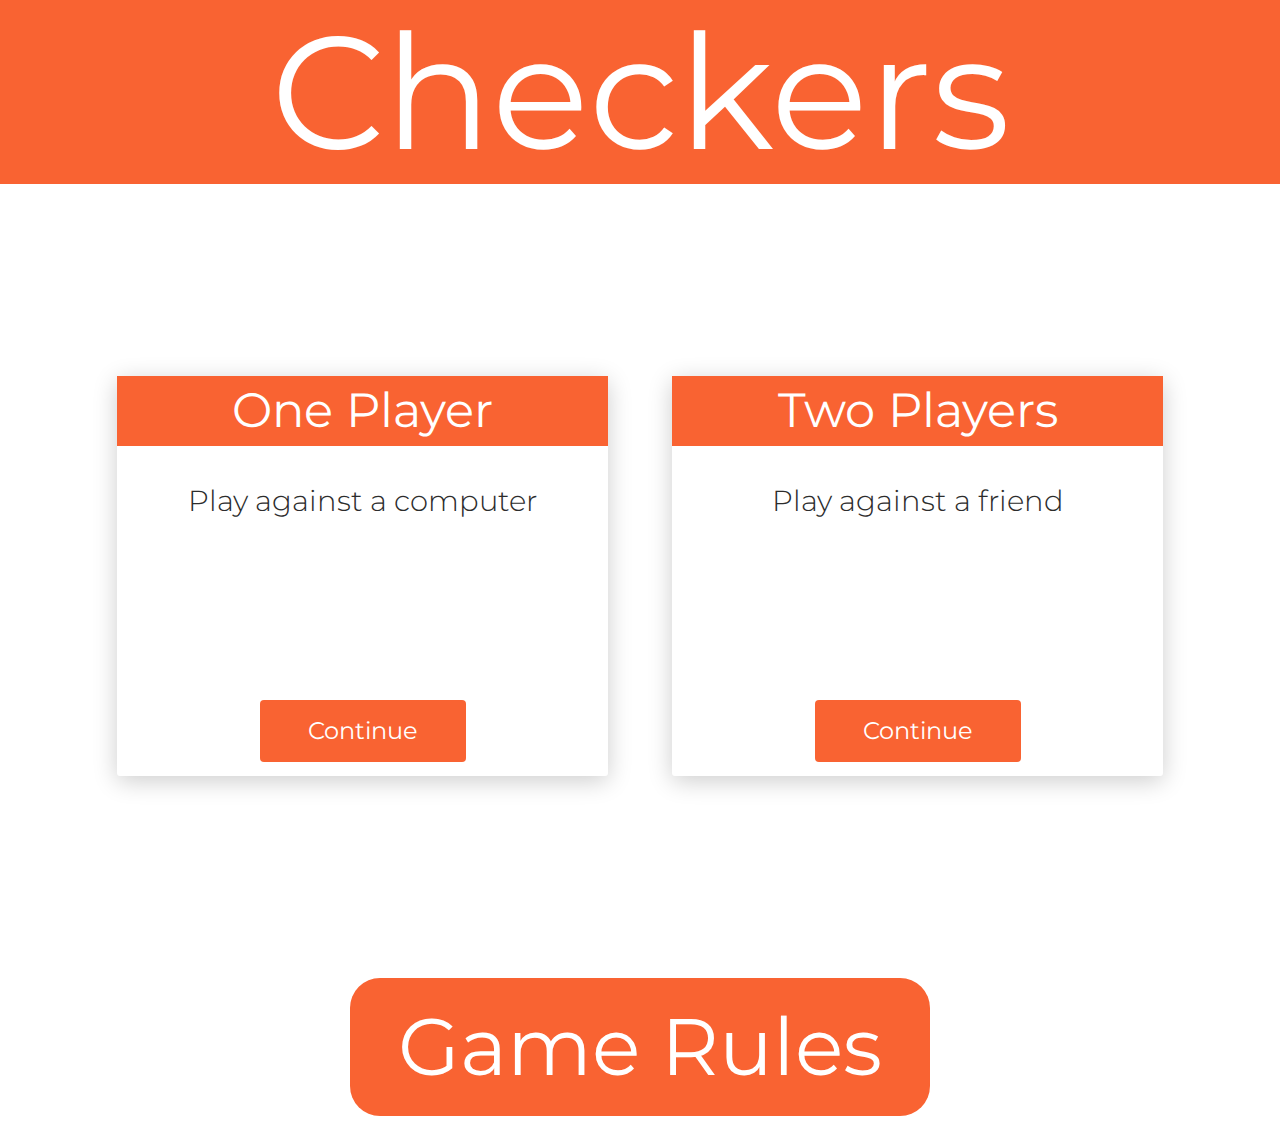
==== index.html @ e7012749 "Creating the main page" ====
<!DOCTYPE html>
<html lang="en">

<head>
	<meta charset="UTF-8">
	<title></title>
	<link href="https://fonts.googleapis.com/css?family=Montserrat:400,700,200" rel="stylesheet"/>
	<link href="css/bootstrap.min.css" rel="stylesheet"/>
	<link href="css/now-ui-kit.css?v=1.3.0" rel="stylesheet"/>
	<link href="css/style.css" rel="stylesheet"/>
</head>

<body>
	<h1>Checkers</h1>
	<div class="space"></div>
	<div class="container">
		<div class="card text-center">
			<h4 class="card-title">One Player</h4>
			<div class="card-body">
				<p class="card-text">Play against a computer</p>
				<a href="#" class="btn btn-primary btn-lg btn-inside">Continue</a>
			</div>
		</div>
		<div class="card text-center">
			<h4 class="card-title">Two Players</h4>
			<div class="card-body">
				<p class="card-text">Play against a friend</p>
				<a href="#" class="btn btn-primary btn-lg btn-inside">Continue</a>
			</div>
		</div>
	</div>
	<div class="space"></div>
	<div class="btn-container">
		<a href="https://en.wikipedia.org/wiki/English_draughts" target="_blank">
			<button class="btn btn-primary btn-round btn-lg my-btn">Game Rules</button>
		</a>
	</div>
</body>

</html>
---- css/style.css ----
h1 {
	background-color: #f96332;
	color: #FFFFFF;
	text-align: center;
	font-size: 10rem;
}

.container {
	display: flex;
	justify-content: center;
	align-items: center;
}

.space {
	margin: 10rem;
}

.my-btn {
	font-size: 5rem;
}

.btn-container {
	display: flex;
	justify-content: center;
}

.card {
	margin: 2rem;
	height: 25rem;
	font-size: 1.5rem;
}

.card-title {
	background-color: #f96332;
	color: #FFFFFF;
	margin-top: 0;
	font-size: 3rem;
}

.btn-inside {
	margin-top: 10rem;
}
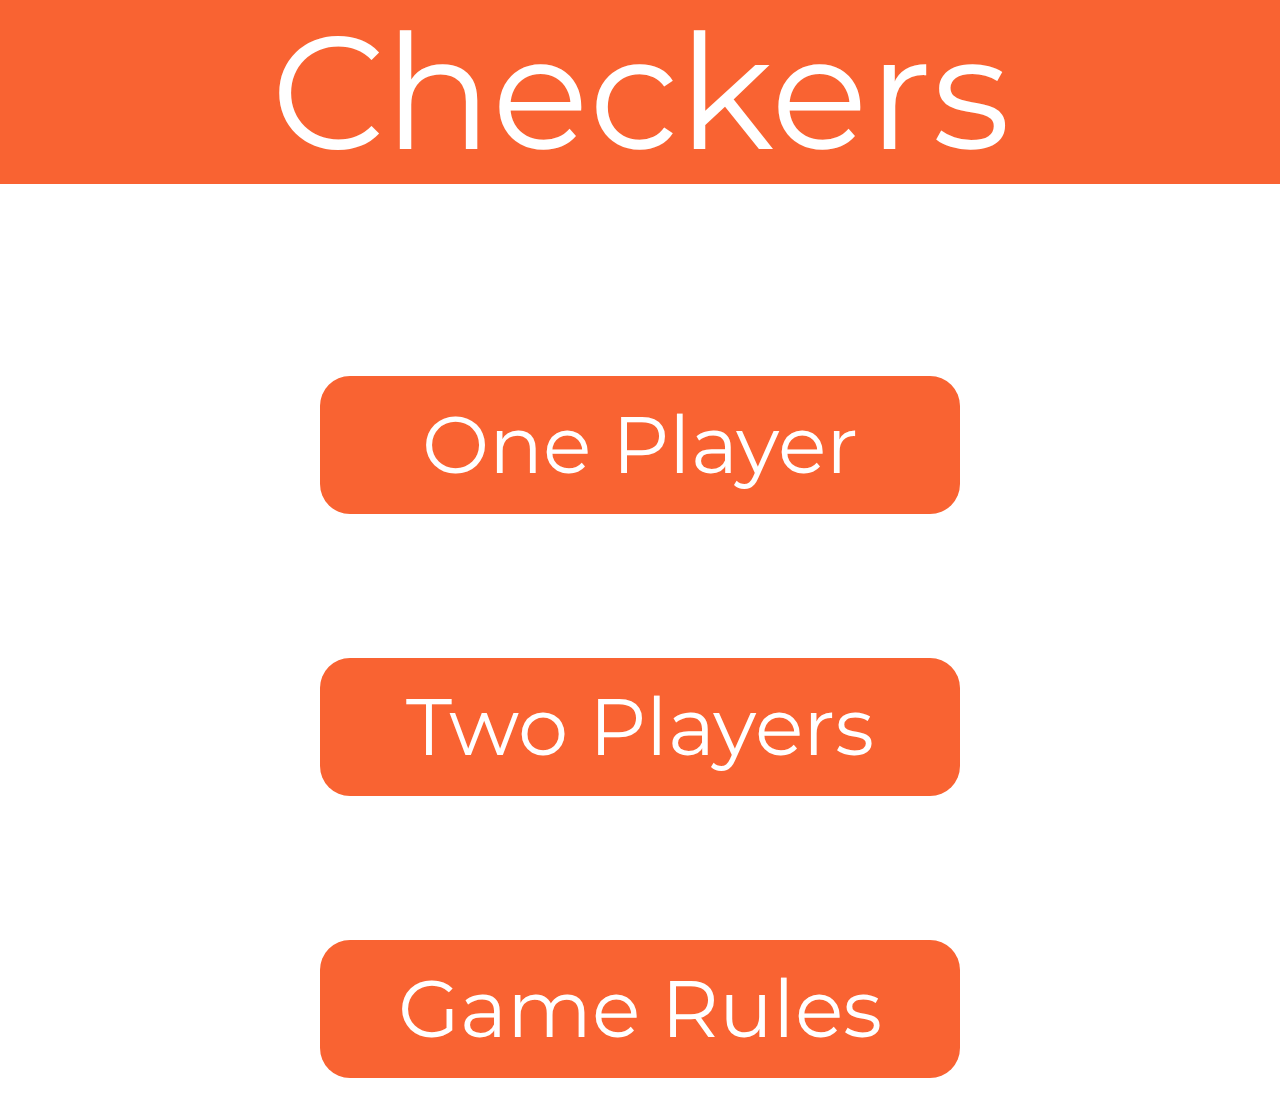
==== commit 3b36aadb: "Add one player and two players pages" ====
--- a/index.html
+++ b/index.html
@@ -12,27 +12,21 @@
 
 <body>
 	<h1>Checkers</h1>
+	<div class="btn-container">
+		<a href="common/one_player.html">
+			<button class="btn btn-primary btn-round btn-lg my-btn my-btn-lg">One Player</button>
+		</a>
+	</div>
 	<div class="space"></div>
-	<div class="container">
-		<div class="card text-center">
-			<h4 class="card-title">One Player</h4>
-			<div class="card-body">
-				<p class="card-text">Play against a computer</p>
-				<a href="#" class="btn btn-primary btn-lg btn-inside">Continue</a>
-			</div>
-		</div>
-		<div class="card text-center">
-			<h4 class="card-title">Two Players</h4>
-			<div class="card-body">
-				<p class="card-text">Play against a friend</p>
-				<a href="#" class="btn btn-primary btn-lg btn-inside">Continue</a>
-			</div>
-		</div>
+	<div class="btn-container">
+		<a href="common/two_players.html">
+			<button class="btn btn-primary btn-round btn-lg my-btn my-btn-lg">Two Players</button>
+		</a>
 	</div>
 	<div class="space"></div>
 	<div class="btn-container">
 		<a href="https://en.wikipedia.org/wiki/English_draughts" target="_blank">
-			<button class="btn btn-primary btn-round btn-lg my-btn">Game Rules</button>
+			<button class="btn btn-primary btn-round btn-lg my-btn my-btn-lg">Game Rules</button>
 		</a>
 	</div>
 </body>
--- a/css/style.css
+++ b/css/style.css
@@ -3,6 +3,7 @@
 	color: #FFFFFF;
 	text-align: center;
 	font-size: 10rem;
+	margin-bottom: 10rem;
 }
 
 .container {
@@ -12,11 +13,18 @@
 }
 
 .space {
-	margin: 10rem;
+	margin: 5rem;
 }
 
 .my-btn {
+	font-size: 3rem;
+	width: 30rem;
+	margin: 2rem;
+}
+
+.my-btn-lg {
 	font-size: 5rem;
+	width: 40rem;
 }
 
 .btn-container {
@@ -37,6 +45,39 @@
 	font-size: 3rem;
 }
 
-.btn-inside {
-	margin-top: 10rem;
+.card-body {
+	display: flex;
+	justify-content: center;
+	align-items: center;
 }
+
+.my-form-control {
+	width: 20rem;
+	height: 3rem;
+}
+
+.radio-label {
+	width: 7rem;
+}
+
+input[type=radio] {
+	display: none;
+}
+
+input[type=radio] + label {
+	display:inline-block;
+	cursor: pointer;
+	border: 0.1rem solid;
+	margin: -0.2rem;
+	background-color: #f96332;
+	color: #ffffff;
+}
+
+input[type=radio]:checked + label {
+	background-color: #ffffff;
+	color: #f96332;
+}
+
+h5 {
+	color: #f96332;
+}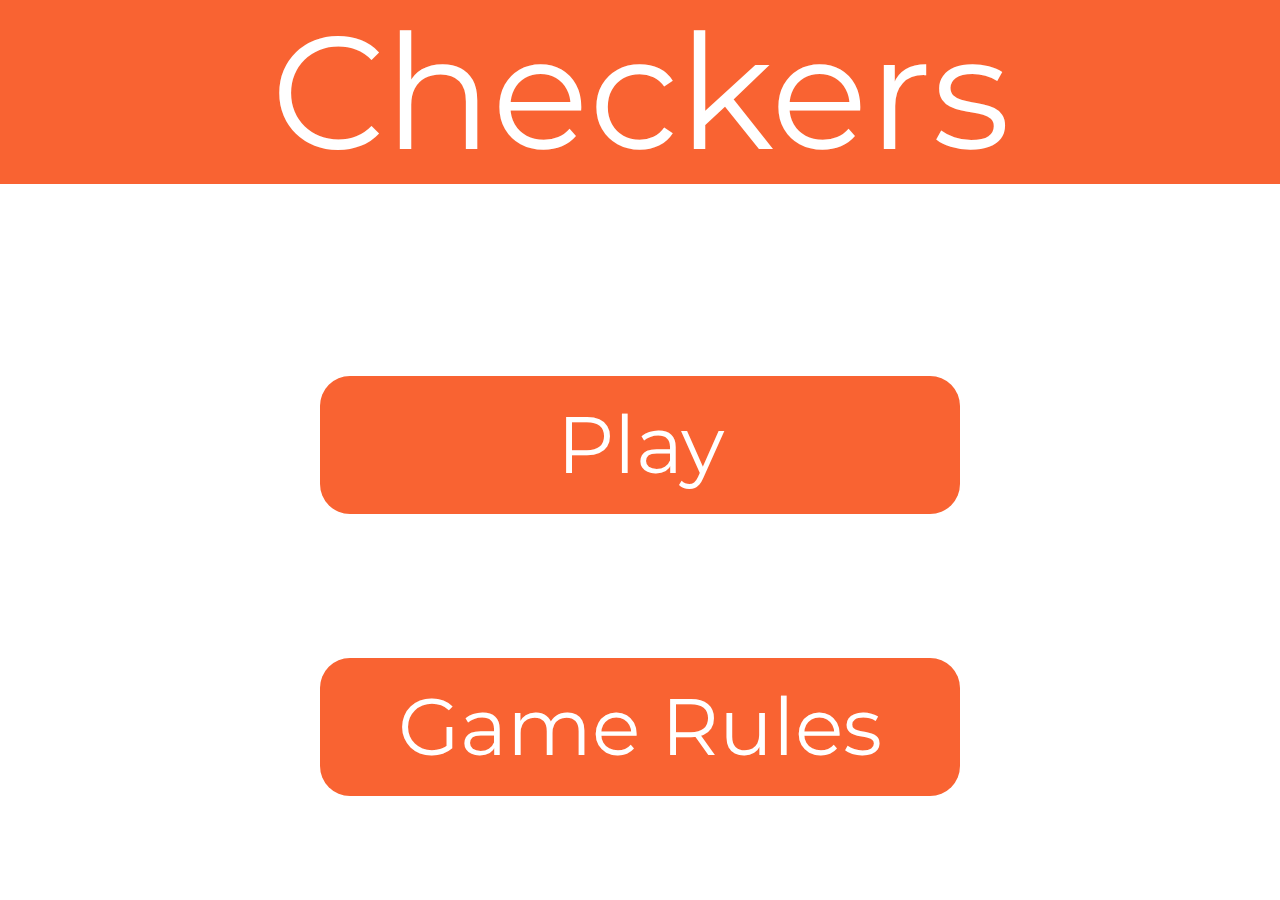
==== commit fdf34c38: "Reduce number of pages" ====
--- a/index.html
+++ b/index.html
@@ -13,14 +13,8 @@
 <body>
 	<h1>Checkers</h1>
 	<div class="btn-container">
-		<a href="common/one_player.html">
-			<button class="btn btn-primary btn-round btn-lg my-btn my-btn-lg">One Player</button>
-		</a>
-	</div>
-	<div class="space"></div>
-	<div class="btn-container">
-		<a href="common/two_players.html">
-			<button class="btn btn-primary btn-round btn-lg my-btn my-btn-lg">Two Players</button>
+		<a href="common/game_options.html">
+			<button class="btn btn-primary btn-round btn-lg my-btn my-btn-lg">Play</button>
 		</a>
 	</div>
 	<div class="space"></div>
--- a/css/style.css
+++ b/css/style.css
@@ -34,8 +34,9 @@
 
 .card {
 	margin: 2rem;
-	height: 25rem;
+	height: 30rem;
 	font-size: 1.5rem;
+	width: 30rem;
 }
 
 .card-title {
@@ -54,10 +55,11 @@
 .my-form-control {
 	width: 20rem;
 	height: 3rem;
+	margin-bottom: 1rem;
 }
 
 .radio-label {
-	width: 7rem;
+	width: 8rem;
 }
 
 input[type=radio] {
@@ -80,4 +82,33 @@
 
 h5 {
 	color: #f96332;
+}
+
+.radios-container {
+	justify-content: center;
+	align-items: center;
+	font-size: 1.5rem;
+	text-align: center;
+
+}
+
+.radio-container {
+	margin-bottom: 2rem;
+	margin-left: 2rem;
+	margin-right: 2rem;
+}
+
+.big-container {
+	display: flex;
+	justify-content: center;
+	align-items: center;
+}
+
+
+.small-radio-label {
+	width: 7rem;
+}
+
+#player_2_name{
+	display: initial;
 }